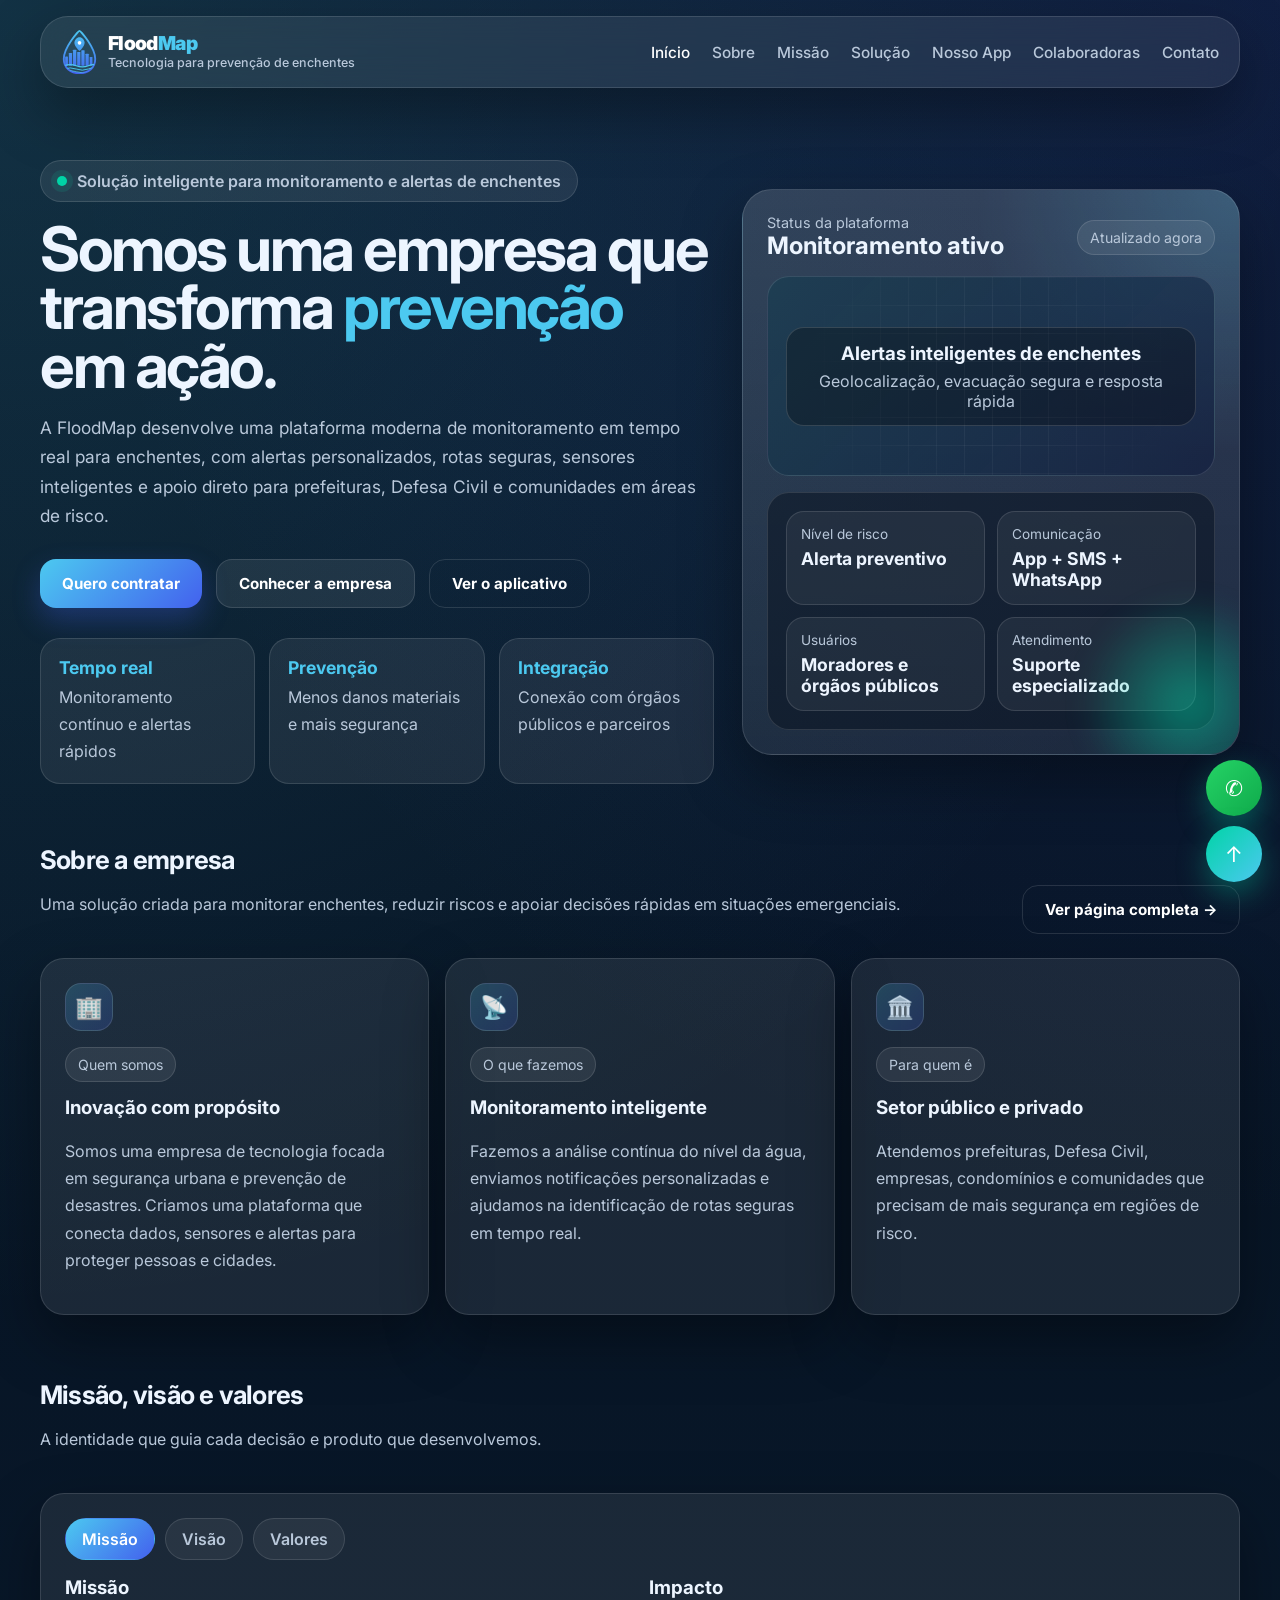
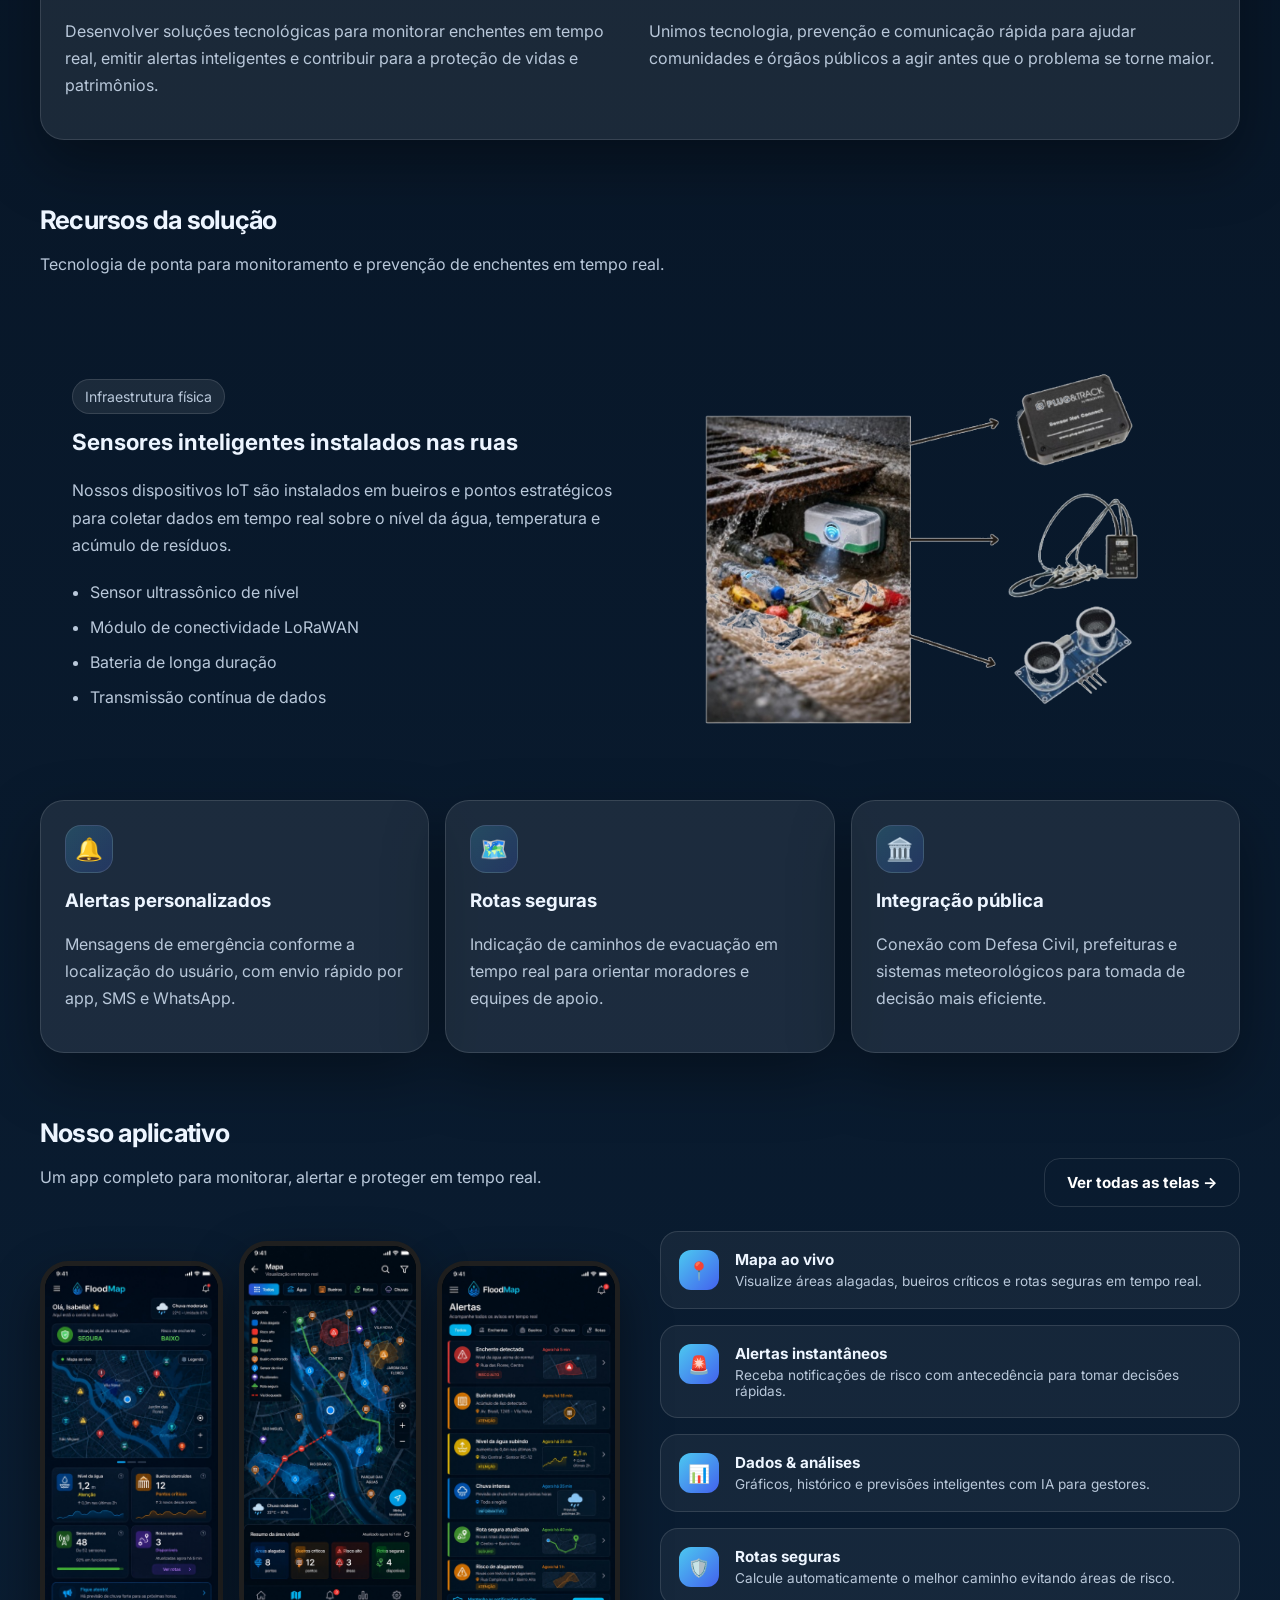
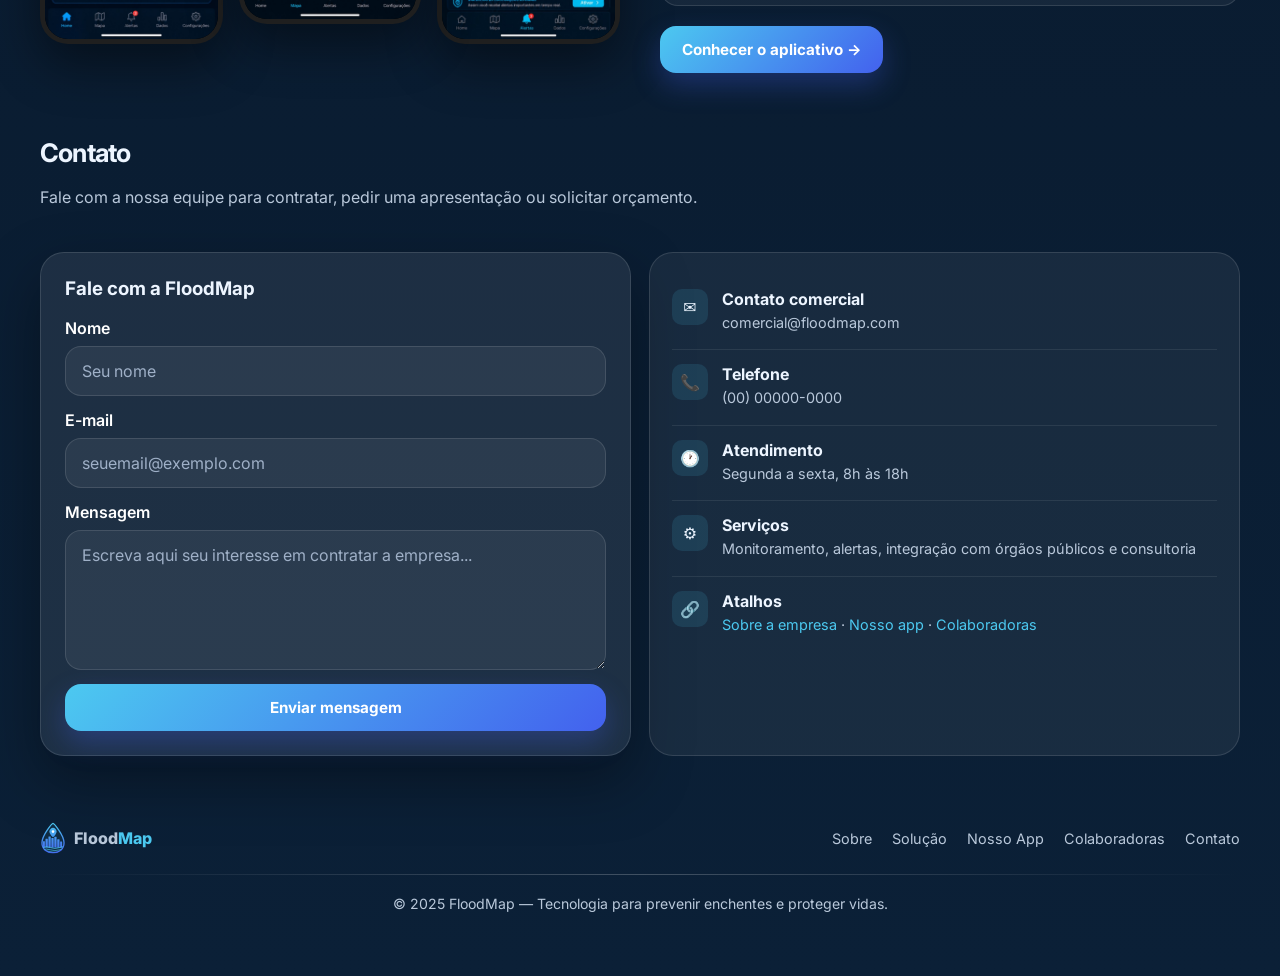
==== index.html @ 3c641605 "Rename inicio.html to index.html" ====
<!DOCTYPE html>
<html lang="pt-BR">
<head>
  <meta charset="UTF-8" />
  <meta name="viewport" content="width=device-width, initial-scale=1.0" />
  <title>FloodMap | Monitoramento Inteligente de Enchentes</title>
  <link rel="preconnect" href="https://fonts.googleapis.com">
  <link rel="preconnect" href="https://fonts.gstatic.com" crossorigin>
  <link href="https://fonts.googleapis.com/css2?family=Inter:wght@400;500;600;700;800;900&display=swap" rel="stylesheet">
  <link rel="stylesheet" href="style.css" />
</head>
<body>

  <header class="nav glass">
    <div class="nav-inner">
      <a href="inicio.html" class="brand">
        <img src="img/logo.svg" alt="FloodMap" class="brand-icon" />
        <div class="brand-text">
          <div class="brand-name"><span>Flood</span><span class="accent">Map</span></div>
          <div class="brand-sub">Tecnologia para prevenção de enchentes</div>
        </div>
      </a>

      <button class="nav-toggle" id="navToggle">☰</button>

      <nav class="nav-links" id="navLinks">
        <a href="#inicio">Início</a>
        <a href="sobre.html">Sobre</a>
        <a href="#missao">Missão</a>
        <a href="#servicos">Solução</a>
        <a href="nosso-app.html">Nosso App</a>
        <a href="colaboradoras.html">Colaboradoras</a>
        <a href="#contato">Contato</a>
      </nav>
    </div>
  </header>

  <main>

    <!-- ── HERO ── -->
    <section class="hero reveal" id="inicio">
      <div class="container hero-grid">
        <div>
          <div class="kicker">
            <span class="kicker-dot"></span>
            Solução inteligente para monitoramento e alertas de enchentes
          </div>

          <h1>Somos uma empresa que transforma <span class="text-accent">prevenção</span> em ação.</h1>

          <p class="lead">
            A FloodMap desenvolve uma plataforma moderna de monitoramento em tempo real para enchentes,
            com alertas personalizados, rotas seguras, sensores inteligentes e apoio direto para prefeituras,
            Defesa Civil e comunidades em áreas de risco.
          </p>

          <div class="hero-actions">
            <a class="btn btn-primary" href="#contato">Quero contratar</a>
            <a class="btn btn-secondary" href="sobre.html">Conhecer a empresa</a>
            <a class="btn btn-outline" href="nosso-app.html">Ver o aplicativo</a>
          </div>

          <div class="stats">
            <div class="stat">
              <strong>Tempo real</strong>
              <span>Monitoramento contínuo e alertas rápidos</span>
            </div>
            <div class="stat">
              <strong>Prevenção</strong>
              <span>Menos danos materiais e mais segurança</span>
            </div>
            <div class="stat">
              <strong>Integração</strong>
              <span>Conexão com órgãos públicos e parceiros</span>
            </div>
          </div>
        </div>

        <div class="hero-card">
          <div class="dashboard">
            <div class="dash-top">
              <div>
                <div class="small-label">Status da plataforma</div>
                <h2 style="margin:0">Monitoramento ativo</h2>
              </div>
              <div class="pill">Atualizado agora</div>
            </div>

            <div class="map-box">
              <div class="map-grid"></div>
              <div class="alert-badge">
                <h3>Alertas inteligentes de enchentes</h3>
                <p>Geolocalização, evacuação segura e resposta rápida</p>
              </div>
            </div>

            <div class="panel">
              <div class="panel-grid">
                <div class="metric">
                  <span>Nível de risco</span>
                  <strong>Alerta preventivo</strong>
                </div>
                <div class="metric">
                  <span>Comunicação</span>
                  <strong>App + SMS + WhatsApp</strong>
                </div>
                <div class="metric">
                  <span>Usuários</span>
                  <strong>Moradores e órgãos públicos</strong>
                </div>
                <div class="metric">
                  <span>Atendimento</span>
                  <strong>Suporte especializado</strong>
                </div>
              </div>
            </div>
          </div>
        </div>
      </div>
    </section>

    <!-- ── SOBRE (resumo) ── -->
    <section id="sobre" class="reveal">
      <div class="container">
        <div class="section-title">
          <div>
            <h2>Sobre a empresa</h2>
            <p>Uma solução criada para monitorar enchentes, reduzir riscos e apoiar decisões rápidas em situações emergenciais.</p>
          </div>
          <a class="btn btn-outline" href="sobre.html">Ver página completa →</a>
        </div>

        <div class="cards">
          <div class="card">
            <div class="card-icon">🏢</div>
            <div class="badge">Quem somos</div>
            <h3>Inovação com propósito</h3>
            <p>
              Somos uma empresa de tecnologia focada em segurança urbana e prevenção de desastres.
              Criamos uma plataforma que conecta dados, sensores e alertas para proteger pessoas e cidades.
            </p>
          </div>
          <div class="card">
            <div class="card-icon">📡</div>
            <div class="badge">O que fazemos</div>
            <h3>Monitoramento inteligente</h3>
            <p>
              Fazemos a análise contínua do nível da água, enviamos notificações personalizadas e ajudamos na identificação de rotas seguras em tempo real.
            </p>
          </div>
          <div class="card">
            <div class="card-icon">🏛️</div>
            <div class="badge">Para quem é</div>
            <h3>Setor público e privado</h3>
            <p>
              Atendemos prefeituras, Defesa Civil, empresas, condomínios e comunidades que precisam de mais segurança em regiões de risco.
            </p>
          </div>
        </div>
      </div>
    </section>

    <!-- ── MISSÃO ── -->
    <section id="missao" class="reveal">
      <div class="container">
        <div class="section-title">
          <div>
            <h2>Missão, visão e valores</h2>
            <p>A identidade que guia cada decisão e produto que desenvolvemos.</p>
          </div>
        </div>

        <div class="card">
          <div class="tabs">
            <button class="tab-btn active" data-tab="missao">Missão</button>
            <button class="tab-btn" data-tab="visao">Visão</button>
            <button class="tab-btn" data-tab="valores">Valores</button>
          </div>

          <div class="tab-panel active" id="missao-panel">
            <div class="split">
              <div>
                <h3>Missão</h3>
                <p>
                  Desenvolver soluções tecnológicas para monitorar enchentes em tempo real, emitir alertas inteligentes e contribuir para a proteção de vidas e patrimônios.
                </p>
              </div>
              <div>
                <h3>Impacto</h3>
                <p>
                  Unimos tecnologia, prevenção e comunicação rápida para ajudar comunidades e órgãos públicos a agir antes que o problema se torne maior.
                </p>
              </div>
            </div>
          </div>

          <div class="tab-panel" id="visao-panel">
            <div class="split">
              <div>
                <h3>Visão</h3>
                <p>
                  Ser referência em monitoramento de enchentes e gestão de riscos urbanos, tornando as cidades mais seguras e preparadas para eventos climáticos extremos.
                </p>
              </div>
              <div>
                <h3>Futuro</h3>
                <p>
                  Expandir a solução para mais cidades, integrando dados, automação e inteligência para melhorar a resposta emergencial em larga escala.
                </p>
              </div>
            </div>
          </div>

          <div class="tab-panel" id="valores-panel">
            <div class="split">
              <div>
                <h3>Valores</h3>
                <ul class="list">
                  <li>Compromisso com a segurança das pessoas</li>
                  <li>Inovação e melhoria contínua</li>
                  <li>Responsabilidade social e ambiental</li>
                  <li>Transparência e confiabilidade</li>
                </ul>
              </div>
              <div>
                <h3>Cultura</h3>
                <p>
                  Trabalhamos com foco em impacto real, colaboração com parceiros e soluções acessíveis para quem mais precisa.
                </p>
              </div>
            </div>
          </div>
        </div>
      </div>
    </section>

    <!-- ── RECURSOS / SOLUÇÃO ── -->
    <section id="servicos" class="reveal">
      <div class="container">
        <div class="section-title">
          <div>
            <h2>Recursos da solução</h2>
            <p>Tecnologia de ponta para monitoramento e prevenção de enchentes em tempo real.</p>
          </div>
        </div>

        <!-- Sensor hardware image -->
        <div class="card resources-feature">
          <div class="resources-feature-text">
            <div class="badge">Infraestrutura física</div>
            <h3>Sensores inteligentes instalados nas ruas</h3>
            <p>
              Nossos dispositivos IoT são instalados em bueiros e pontos estratégicos para coletar dados em tempo real sobre o nível da água, temperatura e acúmulo de resíduos.
            </p>
            <ul class="list" style="margin-top:12px">
              <li>Sensor ultrassônico de nível</li>
              <li>Módulo de conectividade LoRaWAN</li>
              <li>Bateria de longa duração</li>
              <li>Transmissão contínua de dados</li>
            </ul>
          </div>
          <div class="resources-feature-img">
            <img src="img/sensores.jpeg?v=2" alt="Sensores IoT FloodMap instalados em bueiro urbano" />
          </div>
        </div>

        <div class="cards">
          <div class="card">
            <div class="card-icon">🔔</div>
            <h3>Alertas personalizados</h3>
            <p>Mensagens de emergência conforme a localização do usuário, com envio rápido por app, SMS e WhatsApp.</p>
          </div>
          <div class="card">
            <div class="card-icon">🗺️</div>
            <h3>Rotas seguras</h3>
            <p>Indicação de caminhos de evacuação em tempo real para orientar moradores e equipes de apoio.</p>
          </div>
          <div class="card">
            <div class="card-icon">🏛️</div>
            <h3>Integração pública</h3>
            <p>Conexão com Defesa Civil, prefeituras e sistemas meteorológicos para tomada de decisão mais eficiente.</p>
          </div>
        </div>
      </div>
    </section>

    <!-- ── NOSSO APP (preview) ── -->
    <section class="reveal">
      <div class="container">
        <div class="section-title">
          <div>
            <h2>Nosso aplicativo</h2>
            <p>Um app completo para monitorar, alertar e proteger em tempo real.</p>
          </div>
          <a class="btn btn-outline" href="nosso-app.html">Ver todas as telas →</a>
        </div>

        <div class="app-preview-grid">
          <div class="app-phones">
            <div class="mini-phone">
              <img src="img/app-home.jpeg" alt="Tela Home do FloodMap" />
            </div>
            <div class="mini-phone elevated">
              <img src="img/app-mapa.jpeg" alt="Tela de Mapa do FloodMap" />
            </div>
            <div class="mini-phone">
              <img src="img/app-alertas.jpeg" alt="Tela de Alertas do FloodMap" />
            </div>
          </div>

          <div class="app-features-list">
            <div class="app-feature-item">
              <div class="app-feature-icon">📍</div>
              <div>
                <h4>Mapa ao vivo</h4>
                <p>Visualize áreas alagadas, bueiros críticos e rotas seguras em tempo real.</p>
              </div>
            </div>
            <div class="app-feature-item">
              <div class="app-feature-icon">🚨</div>
              <div>
                <h4>Alertas instantâneos</h4>
                <p>Receba notificações de risco com antecedência para tomar decisões rápidas.</p>
              </div>
            </div>
            <div class="app-feature-item">
              <div class="app-feature-icon">📊</div>
              <div>
                <h4>Dados & análises</h4>
                <p>Gráficos, histórico e previsões inteligentes com IA para gestores.</p>
              </div>
            </div>
            <div class="app-feature-item">
              <div class="app-feature-icon">🛡️</div>
              <div>
                <h4>Rotas seguras</h4>
                <p>Calcule automaticamente o melhor caminho evitando áreas de risco.</p>
              </div>
            </div>
            <a class="btn btn-primary" href="nosso-app.html" style="justify-self:start;margin-top:4px">
              Conhecer o aplicativo →
            </a>
          </div>
        </div>
      </div>
    </section>

    <!-- ── CONTATO ── -->
    <section id="contato" class="reveal">
      <div class="container">
        <div class="section-title">
          <div>
            <h2>Contato</h2>
            <p>Fale com a nossa equipe para contratar, pedir uma apresentação ou solicitar orçamento.</p>
          </div>
        </div>

        <div class="contact-grid">
          <div class="card">
            <h3>Fale com a FloodMap</h3>
            <form id="contactForm">
              <div class="field">
                <label for="nome">Nome</label>
                <input id="nome" type="text" placeholder="Seu nome" required />
              </div>
              <div class="field">
                <label for="email">E-mail</label>
                <input id="email" type="email" placeholder="seuemail@exemplo.com" required />
              </div>
              <div class="field">
                <label for="mensagem">Mensagem</label>
                <textarea id="mensagem" placeholder="Escreva aqui seu interesse em contratar a empresa..." required></textarea>
              </div>
              <button class="btn btn-primary" type="submit">Enviar mensagem</button>
            </form>
          </div>

          <div class="contact-box">
            <div class="contact-item">
              <div class="contact-item-icon">✉️</div>
              <div class="contact-item-body">
                <strong>Contato comercial</strong>
                <span>comercial@floodmap.com</span>
              </div>
            </div>
            <div class="contact-item">
              <div class="contact-item-icon">📞</div>
              <div class="contact-item-body">
                <strong>Telefone</strong>
                <span>(00) 00000-0000</span>
              </div>
            </div>
            <div class="contact-item">
              <div class="contact-item-icon">🕐</div>
              <div class="contact-item-body">
                <strong>Atendimento</strong>
                <span>Segunda a sexta, 8h às 18h</span>
              </div>
            </div>
            <div class="contact-item">
              <div class="contact-item-icon">⚙️</div>
              <div class="contact-item-body">
                <strong>Serviços</strong>
                <span>Monitoramento, alertas, integração com órgãos públicos e consultoria</span>
              </div>
            </div>
            <div class="contact-item">
              <div class="contact-item-icon">🔗</div>
              <div class="contact-item-body">
                <strong>Atalhos</strong>
                <span>
                  <a href="sobre.html" style="color:var(--primary)">Sobre a empresa</a> ·
                  <a href="nosso-app.html" style="color:var(--primary)">Nosso app</a> ·
                  <a href="colaboradoras.html" style="color:var(--primary)">Colaboradoras</a>
                </span>
              </div>
            </div>
          </div>
        </div>
      </div>
    </section>

  </main>

  <a class="floating whatsapp" href="https://wa.me/5500000000000" target="_blank" rel="noopener" title="WhatsApp">✆</a>
  <a class="floating" href="#inicio" title="Voltar ao topo">↑</a>

  <footer class="footer">
    <div class="container">
      <div class="footer-inner">
        <a href="inicio.html" class="brand" style="gap:8px">
          <img src="img/logo.svg" alt="FloodMap" style="height:32px;width:auto" />
          <span style="font-weight:800;font-size:1rem">Flood<span style="color:var(--primary)">Map</span></span>
        </a>
        <div class="footer-links">
          <a href="sobre.html">Sobre</a>
          <a href="#servicos">Solução</a>
          <a href="nosso-app.html">Nosso App</a>
          <a href="colaboradoras.html">Colaboradoras</a>
          <a href="#contato">Contato</a>
        </div>
      </div>
      <div class="section-divider"></div>
      <p style="margin-top:20px;font-size:0.88rem">© 2025 FloodMap — Tecnologia para prevenir enchentes e proteger vidas.</p>
    </div>
  </footer>

  <script src="script.js"></script>
</body>
</html>
---- style.css ----
:root {
  --bg: #06111f;
  --bg2: #0b2037;
  --card: rgba(255, 255, 255, 0.08);
  --text: #edf5ff;
  --muted: #b9c8da;
  --primary: #4cc9f0;
  --secondary: #4361ee;
  --accent: #00d4a6;
  --shadow: 0 24px 60px rgba(0, 0, 0, 0.35);
  --radius: 24px;
  --border: 1px solid rgba(255, 255, 255, 0.12);
  --max: 1200px;
}

* { box-sizing: border-box; }
html { scroll-behavior: smooth; }
body {
  margin: 0;
  font-family: "Inter", system-ui, -apple-system, BlinkMacSystemFont, sans-serif;
  color: var(--text);
  background:
    radial-gradient(circle at top left, rgba(76, 201, 240, 0.18), transparent 30%),
    radial-gradient(circle at top right, rgba(67, 97, 238, 0.16), transparent 28%),
    linear-gradient(180deg, var(--bg), var(--bg2));
  min-height: 100vh;
}

a { color: inherit; text-decoration: none; }
img { max-width: 100%; display: block; }
button, input, textarea { font: inherit; }

.container {
  width: min(100% - 32px, var(--max));
  margin: 0 auto;
}

.glass {
  background: var(--card);
  backdrop-filter: blur(18px);
  -webkit-backdrop-filter: blur(18px);
  border: var(--border);
  box-shadow: var(--shadow);
}

/* ── Navigation ── */
.nav {
  position: sticky;
  top: 16px;
  z-index: 50;
  margin: 16px auto 0;
  width: min(100% - 32px, var(--max));
  border-radius: 28px;
}

.nav-inner {
  display: flex;
  align-items: center;
  justify-content: space-between;
  gap: 16px;
  padding: 12px 20px;
}

.brand {
  display: flex;
  align-items: center;
  gap: 10px;
  text-decoration: none;
}

.brand-icon {
  height: 46px;
  width: auto;
  display: block;
  flex-shrink: 0;
}

.brand-text { display: flex; flex-direction: column; }

.brand-name {
  font-size: 1.2rem;
  font-weight: 900;
  letter-spacing: -0.03em;
  line-height: 1;
  color: white;
}

.brand-name .accent { color: var(--primary); }

.brand-sub {
  font-size: .78rem;
  color: var(--muted);
  font-weight: 500;
  margin-top: 2px;
}

.nav-links {
  display: flex;
  gap: 22px;
  flex-wrap: wrap;
  justify-content: center;
  color: var(--muted);
  font-weight: 500;
  font-size: 0.96rem;
  align-items: center;
}

.nav-links a { transition: color 0.2s; }
.nav-links a:hover,
.nav-links a.active { color: white; }

.nav-toggle {
  display: none;
  background: transparent;
  border: var(--border);
  color: white;
  border-radius: 14px;
  padding: 10px 12px;
  cursor: pointer;
}

/* ── Hero ── */
.hero { padding: 72px 0 28px; }

.hero-grid {
  display: grid;
  grid-template-columns: 1.15fr 0.85fr;
  gap: 28px;
  align-items: center;
}

.kicker {
  display: inline-flex;
  align-items: center;
  gap: 10px;
  padding: 10px 16px;
  border-radius: 999px;
  background: rgba(255,255,255,0.08);
  border: var(--border);
  color: var(--muted);
  font-weight: 600;
  margin-bottom: 18px;
}

.kicker-dot {
  width: 10px;
  height: 10px;
  border-radius: 50%;
  background: var(--accent);
  box-shadow: 0 0 0 6px rgba(0, 212, 166, 0.12);
  animation: pulse 2s infinite;
}

@keyframes pulse {
  0%, 100% { box-shadow: 0 0 0 6px rgba(0, 212, 166, 0.12); }
  50%       { box-shadow: 0 0 0 10px rgba(0, 212, 166, 0.06); }
}

h1 {
  margin: 0 0 18px;
  font-size: clamp(2.4rem, 4.8vw, 4.8rem);
  line-height: 0.95;
  letter-spacing: -0.04em;
}

.text-accent { color: var(--primary); }

.lead {
  font-size: 1.08rem;
  line-height: 1.75;
  color: var(--muted);
  max-width: 62ch;
  margin-bottom: 28px;
}

.hero-actions {
  display: flex;
  gap: 14px;
  flex-wrap: wrap;
  margin-bottom: 30px;
}

/* ── Buttons ── */
.btn {
  display: inline-flex;
  align-items: center;
  justify-content: center;
  gap: 10px;
  padding: 14px 22px;
  border-radius: 16px;
  border: 0;
  cursor: pointer;
  transition: transform 0.2s ease, opacity 0.2s ease, background 0.2s ease, box-shadow 0.2s ease;
  font-weight: 700;
  font-size: 0.95rem;
}

.btn:hover { transform: translateY(-2px); }
.btn-primary  { background: linear-gradient(135deg, var(--primary), var(--secondary)); color: white; box-shadow: 0 12px 28px rgba(67, 97, 238, 0.3); }
.btn-primary:hover { box-shadow: 0 16px 36px rgba(67, 97, 238, 0.42); }
.btn-secondary { background: rgba(255,255,255,0.08); color: white; border: var(--border); }
.btn-outline   { background: transparent; color: white; border: var(--border); }

/* ── Stats ── */
.stats {
  display: grid;
  grid-template-columns: repeat(3, minmax(0, 1fr));
  gap: 14px;
  margin-top: 24px;
}

.stat {
  padding: 18px;
  border-radius: 20px;
  background: rgba(255,255,255,0.07);
  border: var(--border);
  transition: background 0.2s;
}

.stat:hover { background: rgba(255,255,255,0.10); }

.stat strong {
  display: block;
  font-size: 1.1rem;
  margin-bottom: 6px;
  color: var(--primary);
}

.stat span,
.card p,
.card li,
.contact-box span,
.lead,
.section-title p {
  color: var(--muted);
  line-height: 1.7;
}

/* ── Hero card / dashboard ── */
.hero-card {
  padding: 24px;
  border-radius: 30px;
  background:
    linear-gradient(180deg, rgba(255,255,255,0.14), rgba(255,255,255,0.08)),
    radial-gradient(circle at top right, rgba(76, 201, 240, 0.22), transparent 35%);
  border: var(--border);
  box-shadow: var(--shadow);
  position: relative;
  overflow: hidden;
  min-height: 520px;
}

.hero-card::after {
  content: "";
  position: absolute;
  inset: auto -60px -60px auto;
  width: 220px;
  height: 220px;
  border-radius: 50%;
  background: radial-gradient(circle, rgba(0, 212, 166, 0.5), transparent 70%);
  filter: blur(12px);
  pointer-events: none;
}

.dashboard { display: grid; gap: 16px; }

.dash-top {
  display: flex;
  justify-content: space-between;
  align-items: center;
  gap: 14px;
}

.small-label { font-size: .9rem; color: var(--muted); }

.pill {
  padding: 8px 12px;
  border-radius: 999px;
  background: rgba(255,255,255,0.08);
  color: var(--muted);
  font-size: 0.88rem;
  border: var(--border);
}

.map-box, .panel {
  border-radius: 22px;
  background: rgba(7,17,31,0.5);
  border: var(--border);
  padding: 18px;
}

.map-box {
  min-height: 200px;
  display: grid;
  place-items: center;
  position: relative;
  overflow: hidden;
  background:
    linear-gradient(135deg, rgba(76,201,240,0.16), rgba(67,97,238,0.1)),
    rgba(7,17,31,0.6);
}

.map-grid {
  position: absolute;
  inset: 0;
  background-image:
    linear-gradient(rgba(255,255,255,0.05) 1px, transparent 1px),
    linear-gradient(90deg, rgba(255,255,255,0.05) 1px, transparent 1px);
  background-size: 28px 28px;
  mask-image: radial-gradient(circle at center, black 25%, transparent 80%);
}

.alert-badge {
  position: relative;
  z-index: 1;
  padding: 14px 18px;
  border-radius: 18px;
  background: rgba(0, 0, 0, 0.28);
  border: 1px solid rgba(255,255,255,0.14);
  text-align: center;
}

.alert-badge h3 { margin: 0 0 6px; }
.alert-badge p  { margin: 0; color: var(--muted); }

.panel-grid {
  display: grid;
  grid-template-columns: repeat(2, minmax(0, 1fr));
  gap: 12px;
}

.metric {
  padding: 14px;
  border-radius: 18px;
  background: rgba(255,255,255,0.06);
  border: var(--border);
}

.metric span    { display: block; color: var(--muted); font-size: 0.85rem; }
.metric strong  { display: block; font-size: 1.1rem; margin-top: 6px; }

/* ── Sections ── */
section { padding: 32px 0; }

.section-title {
  display: flex;
  align-items: end;
  justify-content: space-between;
  gap: 18px;
  margin-bottom: 24px;
  flex-wrap: wrap;
}

.section-title h2 {
  margin: 0;
  font-size: clamp(1.6rem, 2vw, 2.4rem);
  letter-spacing: -0.03em;
}

/* ── Cards ── */
.cards {
  display: grid;
  grid-template-columns: repeat(3, minmax(0, 1fr));
  gap: 16px;
}

.card {
  padding: 24px;
  border-radius: 24px;
  border: var(--border);
  background: var(--card);
  box-shadow: var(--shadow);
  transition: transform 0.25s ease, box-shadow 0.25s ease, background 0.25s ease;
}

.card:hover {
  transform: translateY(-4px);
  box-shadow: 0 32px 70px rgba(0,0,0,0.42);
  background: rgba(255,255,255,0.11);
}

.card h3 { margin-top: 0; }

.card-icon {
  width: 48px;
  height: 48px;
  border-radius: 16px;
  background: linear-gradient(135deg, rgba(76,201,240,0.2), rgba(67,97,238,0.2));
  border: var(--border);
  display: grid;
  place-items: center;
  font-size: 1.4rem;
  margin-bottom: 16px;
}

.badge {
  display: inline-flex;
  align-items: center;
  gap: 8px;
  margin-bottom: 14px;
  padding: 8px 12px;
  border-radius: 999px;
  background: rgba(255,255,255,0.08);
  color: var(--muted);
  border: var(--border);
  font-size: 0.88rem;
}

/* ── Tabs ── */
.split {
  display: grid;
  grid-template-columns: 1fr 1fr;
  gap: 18px;
}

.list { margin: 0; padding-left: 18px; }

.tabs {
  display: flex;
  gap: 10px;
  flex-wrap: wrap;
  margin-bottom: 16px;
}

.tab-btn {
  border: var(--border);
  background: rgba(255,255,255,0.06);
  color: var(--muted);
  border-radius: 999px;
  padding: 10px 16px;
  cursor: pointer;
  font-weight: 600;
  transition: background 0.2s, color 0.2s;
}

.tab-btn.active {
  color: white;
  background: linear-gradient(135deg, var(--primary), var(--secondary));
  border-color: transparent;
}

.tab-panel { display: none; }
.tab-panel.active { display: block; animation: fadeIn 0.35s ease; }

/* ── Resources feature (sensor image) ── */
.resources-feature {
  display: grid;
  grid-template-columns: 1fr 1fr;
  gap: 32px;
  align-items: center;
  margin-bottom: 24px;
  padding: 32px;
}

.card.resources-feature {
  background: transparent;
  border: none;
  box-shadow: none;
}

.resources-feature-img {
  border-radius: 18px;
  overflow: hidden;
  background: transparent;
}

.resources-feature-img img {
  width: 100%;
  display: block;
  border-radius: 14px;
  mix-blend-mode: multiply;
}

.resources-feature-text h3 { margin-top: 0; font-size: 1.4rem; }

.resources-feature-text .list li {
  color: var(--muted);
  padding: 4px 0;
}

/* ── App preview section ── */
.app-preview-grid {
  display: grid;
  grid-template-columns: 1fr 1fr;
  gap: 40px;
  align-items: center;
}

.app-phones {
  display: flex;
  gap: 16px;
  align-items: flex-end;
}

.mini-phone {
  flex: 1;
  border-radius: 28px;
  border: 5px solid rgba(255,255,255,0.12);
  overflow: hidden;
  background: #000;
  box-shadow: 0 20px 50px rgba(0,0,0,0.45);
  transition: transform 0.3s ease;
}

.mini-phone:hover { transform: translateY(-8px); }

.mini-phone img {
  width: 100%;
  display: block;
}

.mini-phone.elevated { transform: translateY(-20px); }
.mini-phone.elevated:hover { transform: translateY(-28px); }

.app-features-list {
  display: grid;
  gap: 16px;
}

.app-feature-item {
  display: flex;
  gap: 16px;
  align-items: flex-start;
  padding: 18px;
  border-radius: 18px;
  background: rgba(255,255,255,0.05);
  border: var(--border);
  transition: background 0.2s;
}

.app-feature-item:hover { background: rgba(255,255,255,0.09); }

.app-feature-icon {
  width: 40px;
  height: 40px;
  border-radius: 12px;
  background: linear-gradient(135deg, var(--primary), var(--secondary));
  display: grid;
  place-items: center;
  font-size: 1.1rem;
  flex-shrink: 0;
}

.app-feature-item h4 { margin: 0 0 4px; font-size: 0.95rem; }
.app-feature-item p  { margin: 0; font-size: 0.85rem; color: var(--muted); }

/* ── Team ── */
.team-grid {
  display: grid;
  grid-template-columns: repeat(4, minmax(0, 1fr));
  gap: 16px;
}

.team-card {
  overflow: hidden;
  padding: 16px;
  border-radius: 22px;
  border: var(--border);
  background: rgba(255,255,255,0.06);
  transition: transform 0.25s, background 0.25s;
}

.team-card:hover {
  transform: translateY(-4px);
  background: rgba(255,255,255,0.10);
}

.team-photo {
  width: 100%;
  aspect-ratio: 1 / 1;
  border-radius: 18px;
  background:
    linear-gradient(135deg, rgba(76,201,240,0.15), rgba(67,97,238,0.14)),
    rgba(255,255,255,0.04);
  display: grid;
  place-items: center;
  overflow: hidden;
  position: relative;
  margin-bottom: 14px;
  border: var(--border);
  color: var(--muted);
  text-align: center;
  padding: 12px;
  min-height: 220px;
}

.team-photo.large {
  aspect-ratio: 1 / 1;
  min-height: 260px;
}

.team-photo img {
  width: 100%;
  height: 100%;
  object-fit: cover;
}

.team-page-grid {
  display: grid;
  grid-template-columns: repeat(4, minmax(0, 1fr));
  gap: 20px;
}

.team-page-card {
  transition: transform 0.25s, background 0.25s;
}

.team-page-card:hover { transform: translateY(-6px); }

/* ── App gallery (nosso-app page) ── */
.app-gallery {
  display: grid;
  grid-template-columns: repeat(auto-fill, minmax(200px, 1fr));
  gap: 28px;
}

.app-screen-card { display: flex; flex-direction: column; }

.phone-frame {
  border-radius: 36px;
  border: 6px solid rgba(255,255,255,0.14);
  overflow: hidden;
  background: #000;
  box-shadow:
    0 0 0 1px rgba(255,255,255,0.06),
    0 24px 56px rgba(0,0,0,0.5);
  transition: transform 0.3s ease, box-shadow 0.3s ease;
}

.phone-frame:hover {
  transform: translateY(-10px) scale(1.02);
  box-shadow:
    0 0 0 1px rgba(76,201,240,0.2),
    0 36px 70px rgba(0,0,0,0.6);
}

.phone-frame img {
  width: 100%;
  display: block;
}

.phone-frame.no-img {
  min-height: 380px;
  background: linear-gradient(135deg, rgba(76,201,240,0.12), rgba(67,97,238,0.1));
  display: grid;
  place-items: center;
}

.app-screen-info {
  padding: 14px 4px 4px;
}

.app-screen-info h4 {
  margin: 0 0 4px;
  font-size: 0.9rem;
  color: white;
}

.app-screen-info p {
  margin: 0;
  font-size: 0.78rem;
  color: var(--muted);
}

/* ── Sobre page ── */
.sobre-stats {
  display: grid;
  grid-template-columns: repeat(4, 1fr);
  gap: 16px;
  margin: 32px 0;
}

.sobre-stat {
  text-align: center;
  padding: 28px 20px;
  border-radius: 22px;
  background: rgba(255,255,255,0.06);
  border: var(--border);
  transition: transform 0.25s, background 0.25s;
}

.sobre-stat:hover {
  transform: translateY(-4px);
  background: rgba(255,255,255,0.10);
}

.sobre-stat-value {
  display: block;
  font-size: 2.2rem;
  font-weight: 900;
  color: var(--primary);
  margin-bottom: 6px;
  letter-spacing: -0.03em;
}

.sobre-stat-label {
  display: block;
  font-size: 0.88rem;
  color: var(--muted);
}

.sobre-highlight {
  background: linear-gradient(135deg, rgba(76,201,240,0.1), rgba(67,97,238,0.08));
  border: 1px solid rgba(76,201,240,0.2);
  border-radius: 24px;
  padding: 36px;
  margin: 24px 0;
}

.sobre-highlight h3 { margin-top: 0; color: var(--primary); }

/* ── Contact ── */
.contact-grid {
  display: grid;
  grid-template-columns: 1fr 1fr;
  gap: 18px;
}

form { display: grid; gap: 14px; }
.field { display: grid; gap: 8px; }

label { font-weight: 600; color: white; }

input, textarea {
  width: 100%;
  padding: 14px 16px;
  border-radius: 16px;
  border: var(--border);
  background: rgba(255,255,255,0.06);
  color: white;
  outline: none;
  transition: border-color 0.2s, background 0.2s;
}

input:focus, textarea:focus {
  border-color: rgba(76,201,240,0.5);
  background: rgba(255,255,255,0.09);
}

input::placeholder, textarea::placeholder { color: #9fb0c7; }
textarea { min-height: 140px; resize: vertical; }

.contact-box {
  padding: 22px;
  border-radius: 24px;
  background: rgba(255,255,255,0.06);
  border: var(--border);
}

.contact-item {
  display: flex;
  gap: 14px;
  align-items: flex-start;
  padding: 14px 0;
  border-bottom: 1px solid rgba(255,255,255,0.08);
}

.contact-item:last-child { border-bottom: 0; }

.contact-item-icon {
  width: 36px;
  height: 36px;
  border-radius: 10px;
  background: rgba(76,201,240,0.12);
  display: grid;
  place-items: center;
  font-size: 1rem;
  flex-shrink: 0;
}

.contact-item-body strong { display: block; margin-bottom: 2px; }
.contact-item-body span   { color: var(--muted); font-size: 0.9rem; }

/* ── Footer ── */
.footer {
  padding: 34px 0 50px;
  color: var(--muted);
  text-align: center;
}

.footer-inner {
  display: flex;
  align-items: center;
  justify-content: space-between;
  gap: 16px;
  flex-wrap: wrap;
  margin-bottom: 20px;
}

.footer-links {
  display: flex;
  gap: 20px;
  flex-wrap: wrap;
}

.footer-links a { color: var(--muted); font-size: 0.9rem; transition: color 0.2s; }
.footer-links a:hover { color: white; }

/* ── Floating buttons ── */
.floating {
  position: fixed;
  right: 18px;
  bottom: 18px;
  z-index: 60;
  width: 56px;
  height: 56px;
  border-radius: 50%;
  display: grid;
  place-items: center;
  background: linear-gradient(135deg, var(--accent), var(--primary));
  color: white;
  box-shadow: 0 12px 30px rgba(0, 212, 166, 0.35);
  font-size: 1.35rem;
  transition: transform 0.2s;
}

.floating:hover { transform: scale(1.1); }

.floating.whatsapp {
  bottom: 84px;
  background: linear-gradient(135deg, #25d366, #0faa4b);
}

/* ── Reveal animation ── */
.reveal {
  opacity: 0;
  transform: translateY(24px);
  transition: opacity .65s ease, transform .65s ease;
}

.reveal.show {
  opacity: 1;
  transform: translateY(0);
}

/* ── Divider ── */
.section-divider {
  height: 1px;
  background: linear-gradient(90deg, transparent, rgba(255,255,255,0.22), transparent);
  margin: 18px 0 0;
}

/* ── Animations ── */
@keyframes fadeIn {
  from { opacity: 0; transform: translateY(8px); }
  to   { opacity: 1; transform: translateY(0); }
}

/* ── Responsive ── */
@media (max-width: 1100px) {
  .team-grid, .team-page-grid {
    grid-template-columns: repeat(2, minmax(0, 1fr));
  }
  .sobre-stats { grid-template-columns: repeat(2, 1fr); }
}

@media (max-width: 960px) {
  .hero-grid, .cards, .split, .contact-grid,
  .team-grid, .resources-feature, .app-preview-grid { grid-template-columns: 1fr; }

  .stats { grid-template-columns: 1fr; }
  .nav-inner { flex-wrap: wrap; }
  .nav-toggle { display: inline-flex; }

  .nav-links {
    width: 100%;
    display: none;
    padding-top: 10px;
    justify-content: flex-start;
  }

  .nav-links.open { display: flex; }

  .hero { padding-top: 42px; }
  .hero-card { min-height: auto; }

  .app-phones { justify-content: center; }
  .mini-phone.elevated { transform: none; }
}

@media (max-width: 700px) {
  .team-page-grid { grid-template-columns: repeat(2, 1fr); }
  .app-gallery { grid-template-columns: repeat(2, minmax(140px, 1fr)); }
  .footer-inner { flex-direction: column; text-align: center; }
}

@media (max-width: 480px) {
  .sobre-stats { grid-template-columns: repeat(2, 1fr); }
  .app-gallery { grid-template-columns: repeat(2, minmax(130px, 1fr)); gap: 16px; }
}
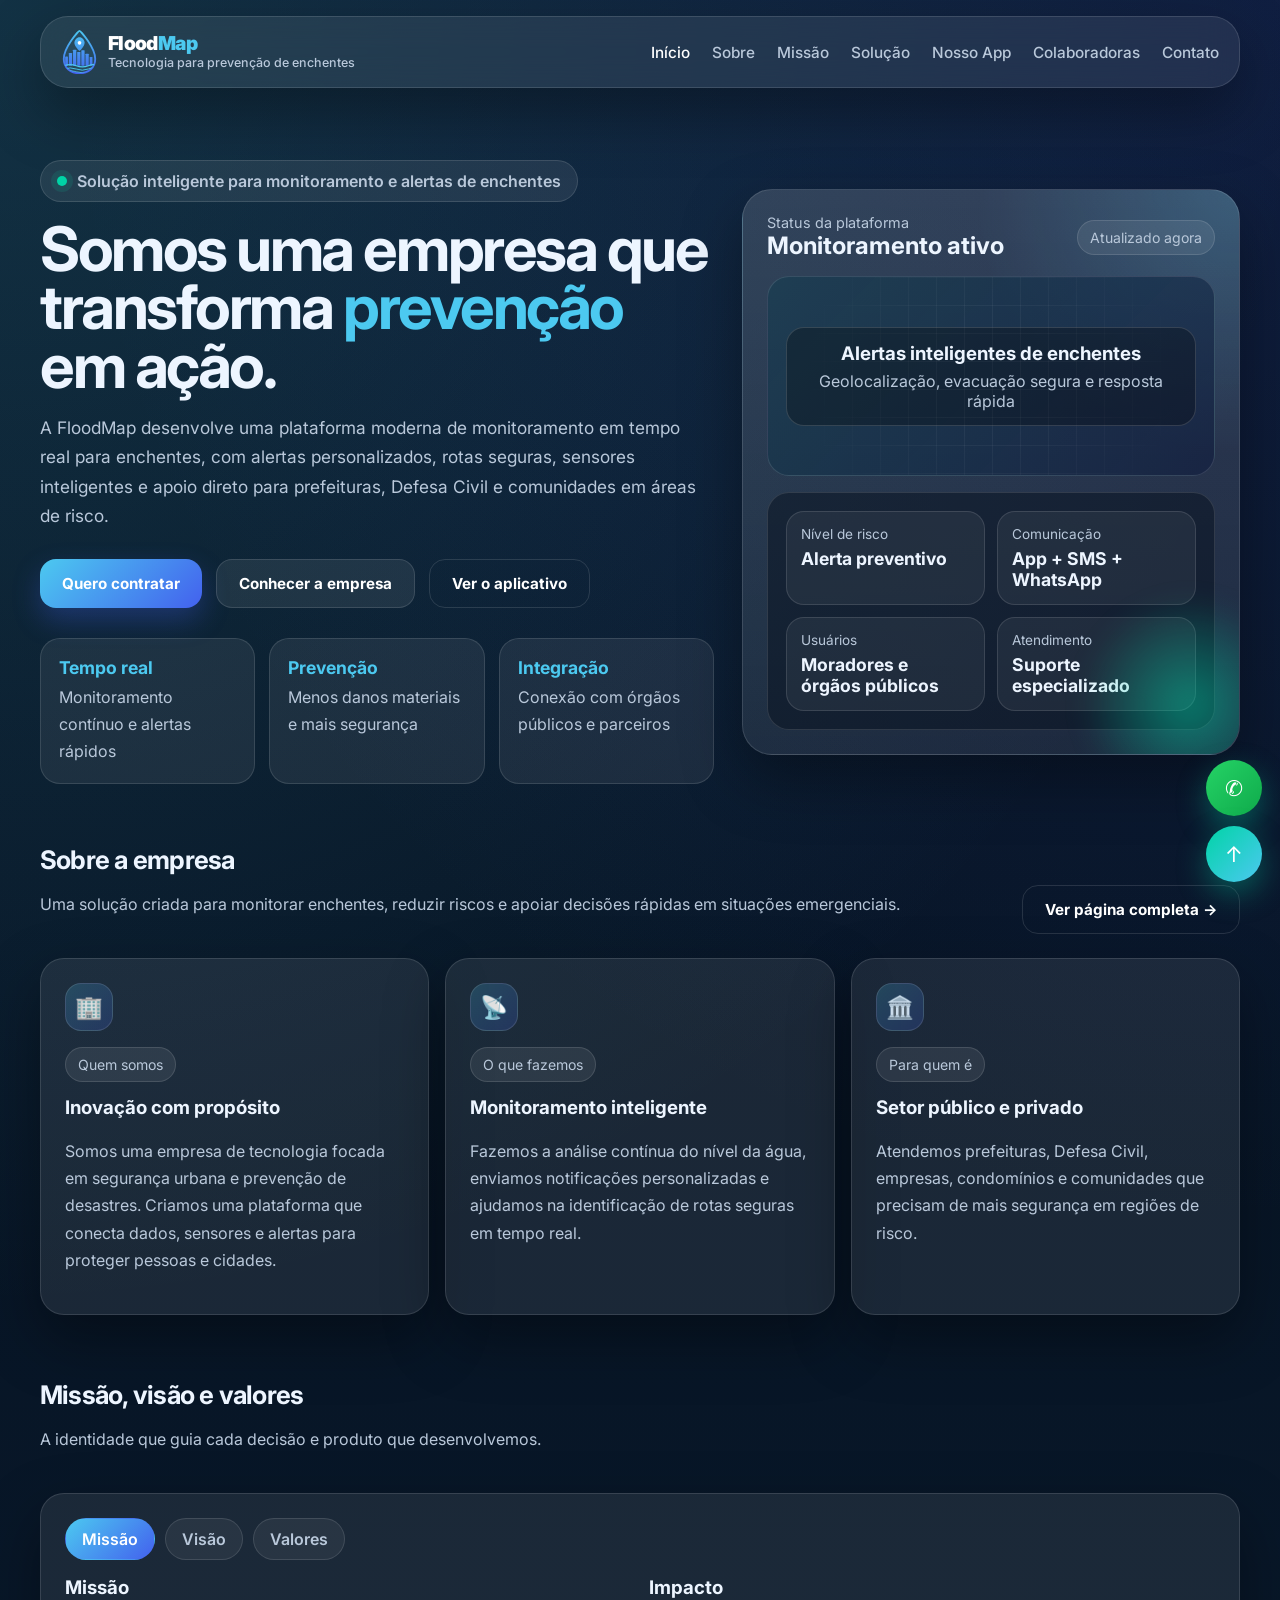
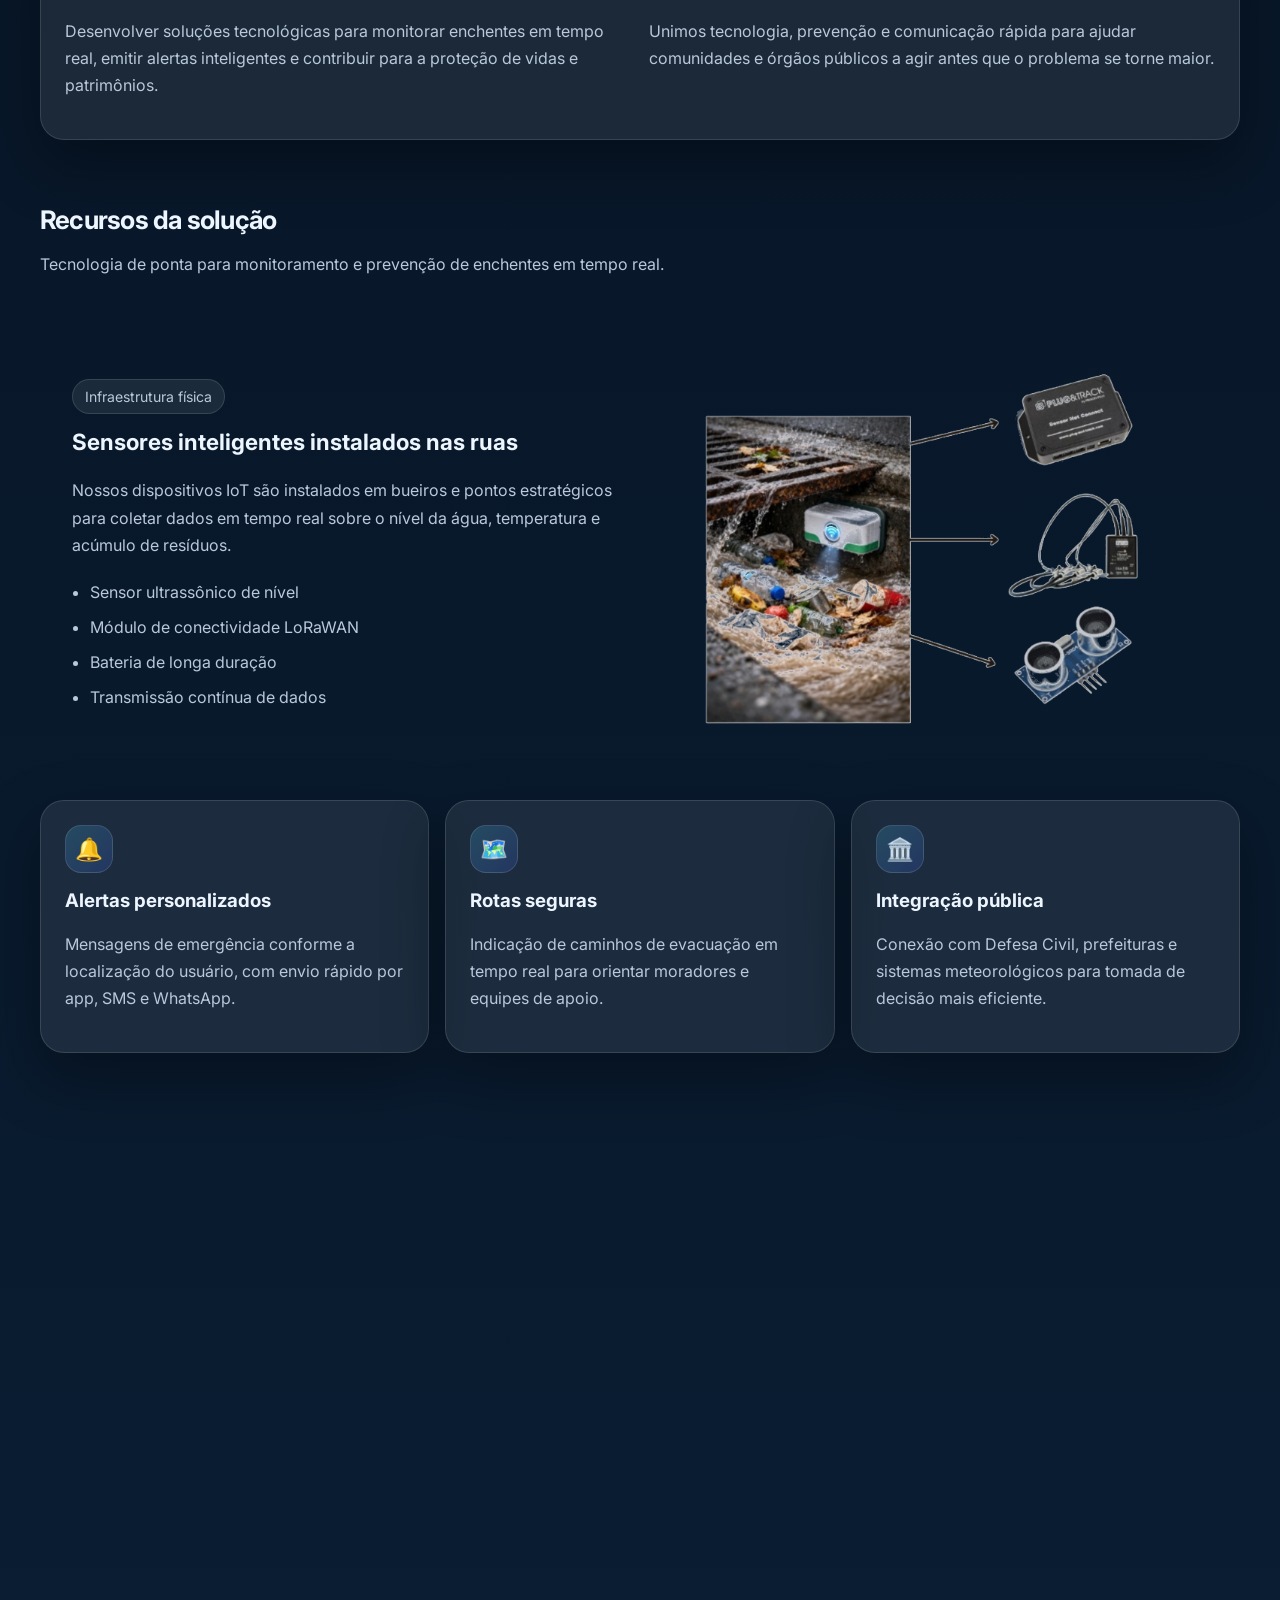
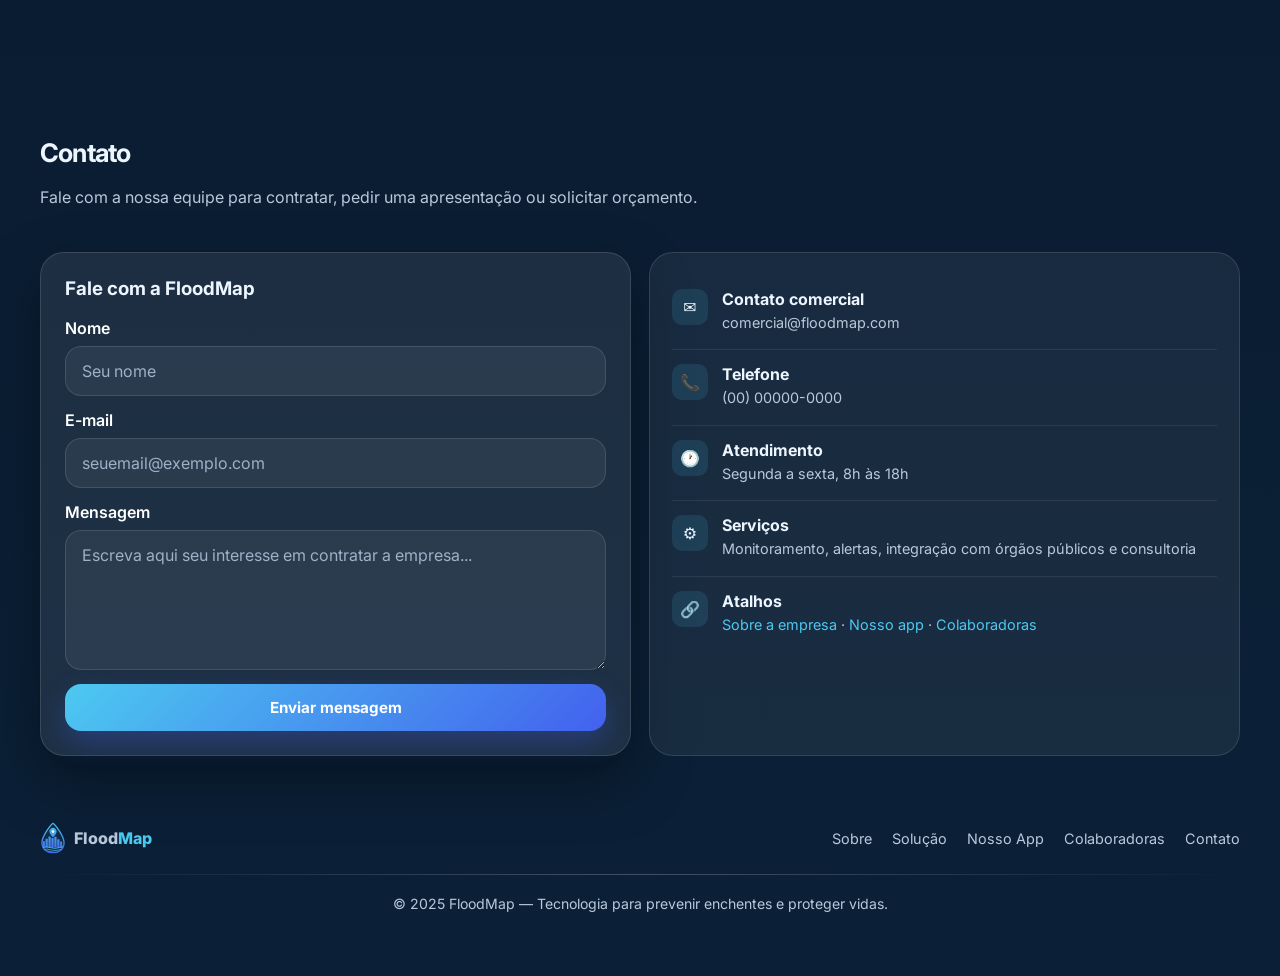
==== commit 4908413c: "Update index.html" ====
--- a/index.html
+++ b/index.html
@@ -13,7 +13,7 @@
 
   <header class="nav glass">
     <div class="nav-inner">
-      <a href="inicio.html" class="brand">
+      <a href="index.html" class="brand">
         <img src="img/logo.svg" alt="FloodMap" class="brand-icon" />
         <div class="brand-text">
           <div class="brand-name"><span>Flood</span><span class="accent">Map</span></div>
@@ -428,7 +428,7 @@
   <footer class="footer">
     <div class="container">
       <div class="footer-inner">
-        <a href="inicio.html" class="brand" style="gap:8px">
+        <a href="index.html" class="brand" style="gap:8px">
           <img src="img/logo.svg" alt="FloodMap" style="height:32px;width:auto" />
           <span style="font-weight:800;font-size:1rem">Flood<span style="color:var(--primary)">Map</span></span>
         </a>
